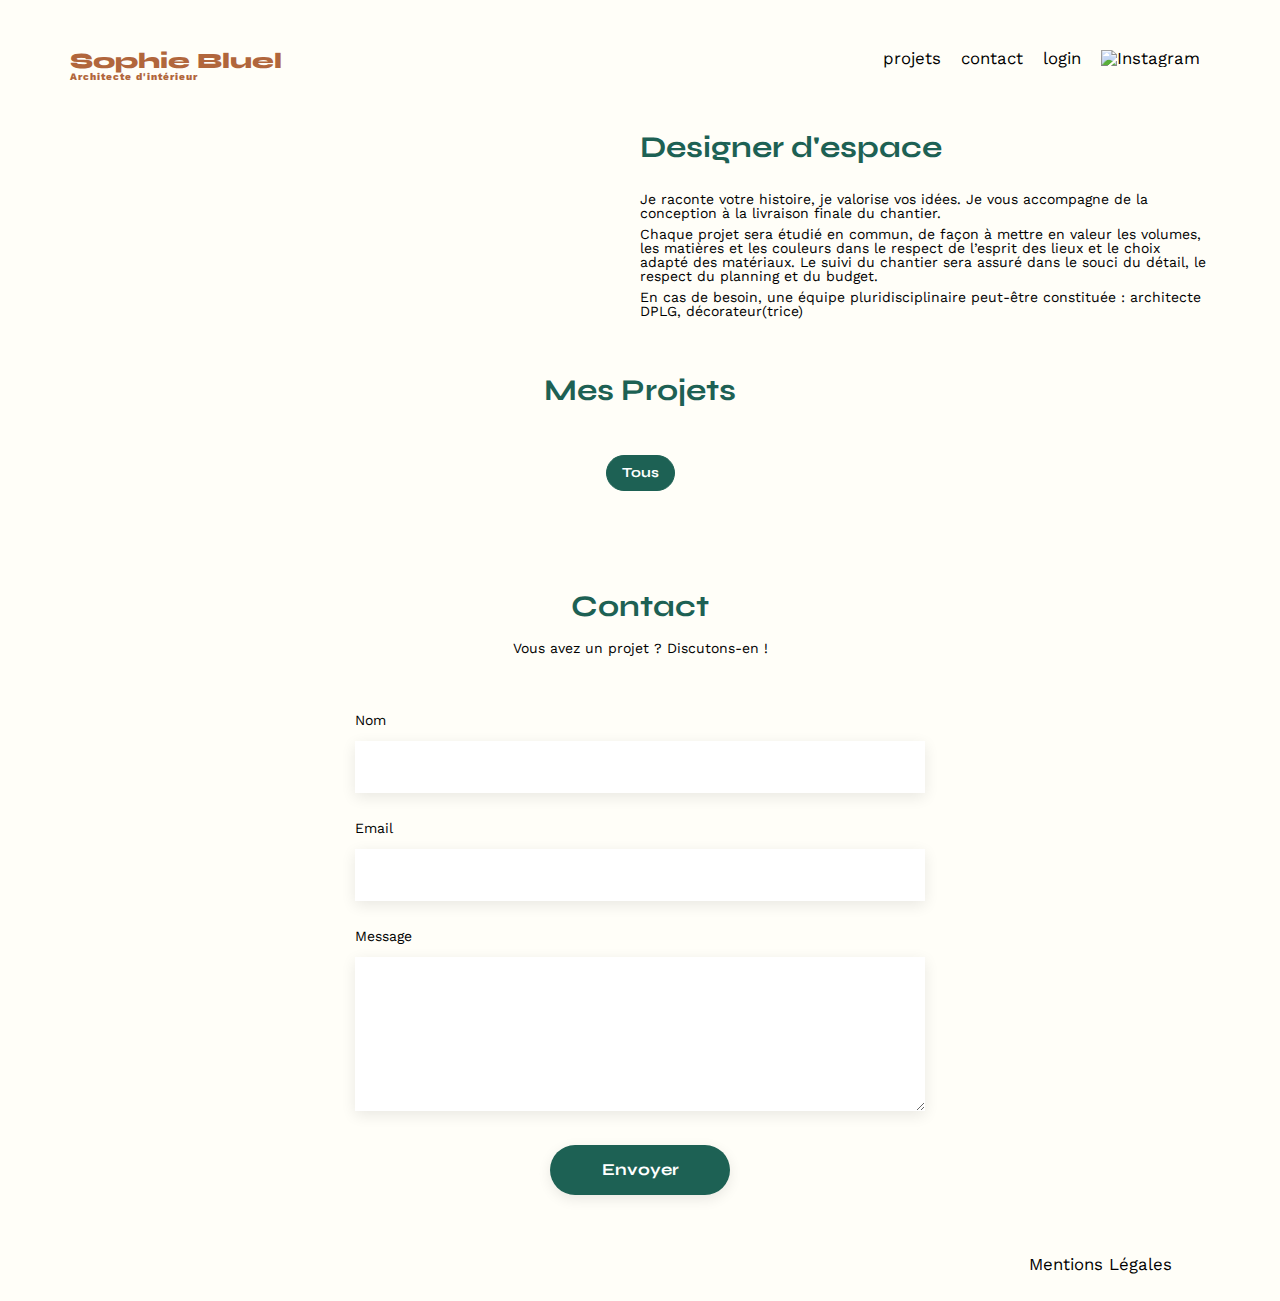
==== FrontEnd/index.html @ 4553695d "feat: create dynamic filter tags" ====
<!DOCTYPE html>
<html lang="fr">
<head>
	<meta charset="UTF-8">
	<title>Sophie Bluel - Architecte d'intérieur</title>
	<meta name="viewport" content="width=device-width, initial-scale=1.0">
	<link rel="preconnect" href="https://fonts.googleapis.com">
	<link rel="preconnect" href="https://fonts.gstatic.com" crossorigin>
	<link href="https://fonts.googleapis.com/css2?family=Syne:wght@700;800&family=Work+Sans&display=swap" rel="stylesheet">
	<meta name="description" content="">
	<link rel="stylesheet" href="./assets/style.css">
	<script src="assets/js/script.js" type="module" defer></script>
</head>
<body>
<header>
	<h1>Sophie Bluel <span>Architecte d'intérieur</span></h1>
	<nav>
		<ul>
			<li>projets</li>
			<li>contact</li>
			<li>login</li>
			<li><img src="./assets/icons/instagram.png" alt="Instagram"></li>
		</ul>
	</nav>
</header>
<main>
	<section id="introduction">
		<figure>
			<img src="./assets/images/sophie-bluel.png" alt="">
		</figure>
		<article>
			<h2>Designer d'espace</h2>
			<p>Je raconte votre histoire, je valorise vos idées. Je vous accompagne de la conception à la livraison finale du chantier.</p>
			<p>Chaque projet sera étudié en commun, de façon à mettre en valeur les volumes, les matières et les couleurs dans le respect de l’esprit des lieux et le choix adapté des matériaux. Le suivi du chantier sera assuré dans le souci du détail, le respect du planning et du budget.</p>
			<p>En cas de besoin, une équipe pluridisciplinaire peut-être constituée : architecte DPLG, décorateur(trice)</p>
		</article>
	</section>
	<section id="portfolio">
		<h2>Mes Projets</h2>
		<ul class="filter"></ul>
		<div class="gallery"></div>
	</section>
	<section id="contact">
		<h2>Contact</h2>
		<p>Vous avez un projet ? Discutons-en !</p>
		<form action="#" method="post">
			<label for="name">Nom</label>
			<input type="text" name="name" id="name">
			<label for="email">Email</label>
			<input type="email" name="email" id="email">
			<label for="message">Message</label>
			<textarea name="message" id="message" cols="30" rows="10"></textarea>
			<input type="submit" value="Envoyer">
		</form>
	</section>
</main>

<footer>
	<nav>
		<ul>
			<li>Mentions Légales</li>
		</ul>
	</nav>
</footer>
</body>
</html>
---- FrontEnd/assets/style.css ----
/* http://meyerweb.com/eric/tools/css/reset/
   v2.0 | 20110126
   License: none (public domain)
*/

html, body, div, span, applet, object, iframe,
h1, h2, h3, h4, h5, h6, p, blockquote, pre,
a, abbr, acronym, address, big, cite, code,
del, dfn, em, img, ins, kbd, q, s, samp,
small, strike, strong, sub, sup, tt, var,
b, u, i, center,
dl, dt, dd, ol, ul, li,
fieldset, form, label, legend,
table, caption, tbody, tfoot, thead, tr, th, td,
article, aside, canvas, details, embed,
figure, figcaption, footer, header, hgroup,
menu, nav, output, ruby, section, summary,
time, mark, audio, video {
	margin: 0;
	padding: 0;
	border: 0;
	font-size: 100%;
	font: inherit;
	vertical-align: baseline;
}
/* HTML5 display-role reset for older browsers */
article, aside, details, figcaption, figure,
footer, header, hgroup, menu, nav, section {
	display: block;
}
body {
	line-height: 1;
}
ol, ul {
	list-style: none;
}
blockquote, q {
	quotes: none;
}
blockquote:before, blockquote:after,
q:before, q:after {
	content: '';
	content: none;
}
table {
	border-collapse: collapse;
	border-spacing: 0;
}
/** end reset css**/
body {
	max-width: 1140px;
	margin:auto;
	font-family: 'Work Sans' ;
	font-size: 14px;
	background-color: #FFFEF8;
}
header {
	display: flex;
	justify-content: space-between;
	margin: 50px 0
}
section {
	margin: 50px 0
}

h1{
	display: flex;
	flex-direction: column;
	font-family: 'Syne';
	font-size: 22px;
	font-weight: 800;
	color: #B1663C
}

h1 > span {
	font-family: 'Work Sans';
	font-size:10px;
	letter-spacing: 0.1em;
;
}

h2{
	font-family: 'Syne';
	font-weight: 700;
	font-size: 30px;
	color: #1D6154
}
nav ul {
	display: flex;
	align-items: center;
	list-style-type: none;

}
nav li {
	padding: 0 10px;
	font-size: 1.2em;
}

li:hover {
	color: #B1663C;
}
#introduction {
	display: flex;
	align-items: center;
}
#introduction figure {
	flex: 1
}
#introduction img {
	display: block;
	margin: auto;
	width: 80%;
}

#introduction article {
	flex: 1
}
#introduction h2 {
	margin-bottom: 1em;
}

#introduction p {
	margin-bottom: 0.5em;
}
#portfolio h2 {
	text-align: center;
	margin-bottom: 1em;
}

.filter {
	display: flex;
	justify-content: center;
	gap: 10px;
	margin: 50px 0;
}

.filter li {
	cursor: pointer;
	padding: 10px 15px;
	border-radius: 20px;
	border: 1px solid #1D6154;
	color: #1D6154;
	font-family: 'Syne';
	font-weight: bold;
}

.filter .active {
	background-color: #1D6154;
	color: #FFFFFF;
}

.gallery {
	width: 100%;
	display: grid;
	grid-template-columns: 1fr 1fr 1fr;
	grid-column-gap: 20px;
	grid-row-gap: 20px;
}

.gallery img {
	width: 100%;

}
#contact {
	width: 50%;
margin: auto;
}
#contact > * {
	text-align: center;

}
#contact h2{
	margin-bottom: 20px;
}
#contact form {
	text-align: left;
	margin-top:30px;
	display: flex;
	flex-direction: column;
}

#contact input {
	height: 50px;
	font-size: 1.2em;
	border: none;
	box-shadow: 0px 4px 14px rgba(0, 0, 0, 0.09);
}
#contact label {
	margin: 2em 0 1em 0;
}
#contact textarea {
	border: none;
	box-shadow: 0px 4px 14px rgba(0, 0, 0, 0.09);
}

input[type="submit"]{
	font-family: 'Syne';
	font-weight: 700;
	color: white;
	background-color: #1D6154;
	margin : 2em auto ;
	width: 180px;
	text-align: center;
	border-radius: 60px ;
}

footer nav ul {
	display: flex;
	justify-content: flex-end;
	margin: 2em
}
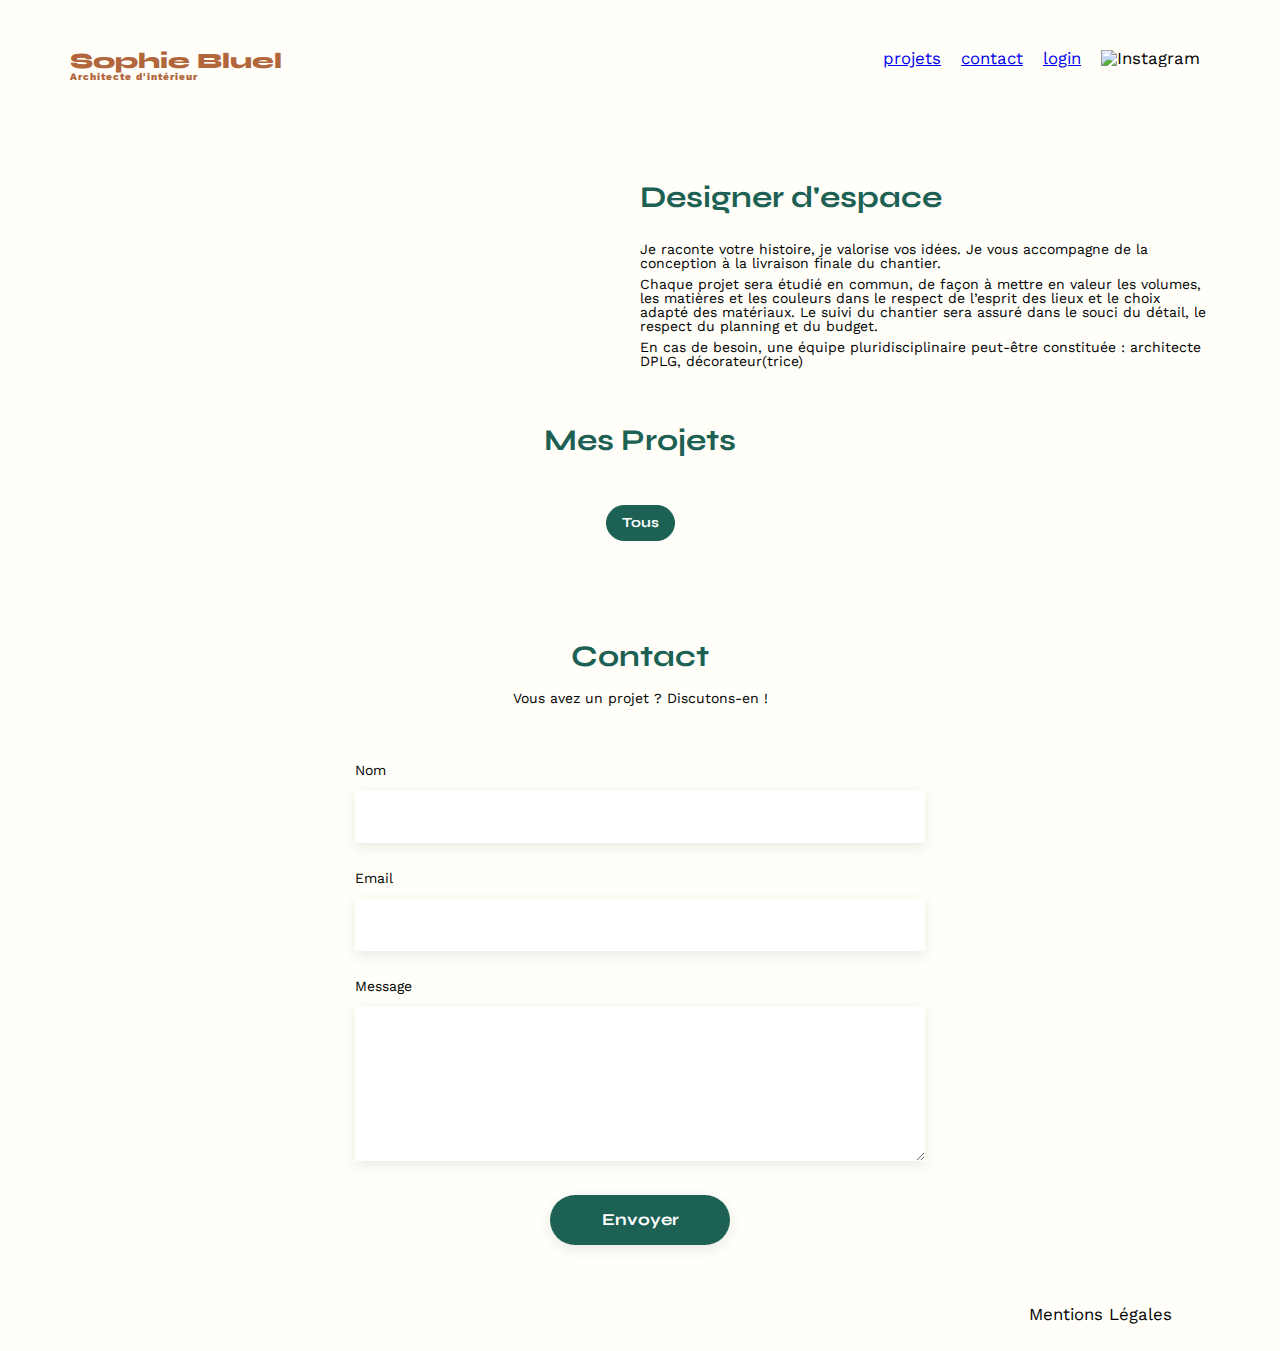
==== commit 67775b8f: "feat: login page integration" ====
--- a/FrontEnd/index.html
+++ b/FrontEnd/index.html
@@ -16,9 +16,9 @@
 	<h1>Sophie Bluel <span>Architecte d'intérieur</span></h1>
 	<nav>
 		<ul>
-			<li>projets</li>
-			<li>contact</li>
-			<li>login</li>
+			<li><a href="./index.html">projets</a></li>
+			<li><a href="./index.html/#contact">contact</a></li>
+			<li> <a href="./login.html">login</a></li>
 			<li><img src="./assets/icons/instagram.png" alt="Instagram"></li>
 		</ul>
 	</nav>
--- a/FrontEnd/assets/style.css
+++ b/FrontEnd/assets/style.css
@@ -47,7 +47,12 @@
 	border-spacing: 0;
 }
 /** end reset css**/
+html, body {
+	height: 100%;
+}
 body {
+	display: flex;
+	flex-direction: column;
 	max-width: 1140px;
 	margin:auto;
 	font-family: 'Work Sans' ;
@@ -98,6 +103,7 @@
 
 li:hover {
 	color: #B1663C;
+	cursor: pointer;
 }
 #introduction {
 	display: flex;
@@ -159,7 +165,6 @@
 
 .gallery img {
 	width: 100%;
-
 }
 #contact {
 	width: 50%;
@@ -172,20 +177,20 @@
 #contact h2{
 	margin-bottom: 20px;
 }
-#contact form {
+#contact form, #login form{
 	text-align: left;
 	margin-top:30px;
 	display: flex;
 	flex-direction: column;
 }
 
-#contact input {
+#contact input, #login input {
 	height: 50px;
 	font-size: 1.2em;
 	border: none;
 	box-shadow: 0px 4px 14px rgba(0, 0, 0, 0.09);
 }
-#contact label {
+#contact label, #login label {
 	margin: 2em 0 1em 0;
 }
 #contact textarea {
@@ -210,3 +215,23 @@
 	margin: 2em
 }
 
+#login__container {
+	display: flex;
+	justify-content: center;
+	align-items: center;;
+	flex: 1;
+}
+
+#login {
+	display: flex;
+	flex-direction: column;
+	justify-content: center;
+	align-items: center;
+	width: 60%;	
+}
+
+#login form {
+	width: 70%;
+}
+
+
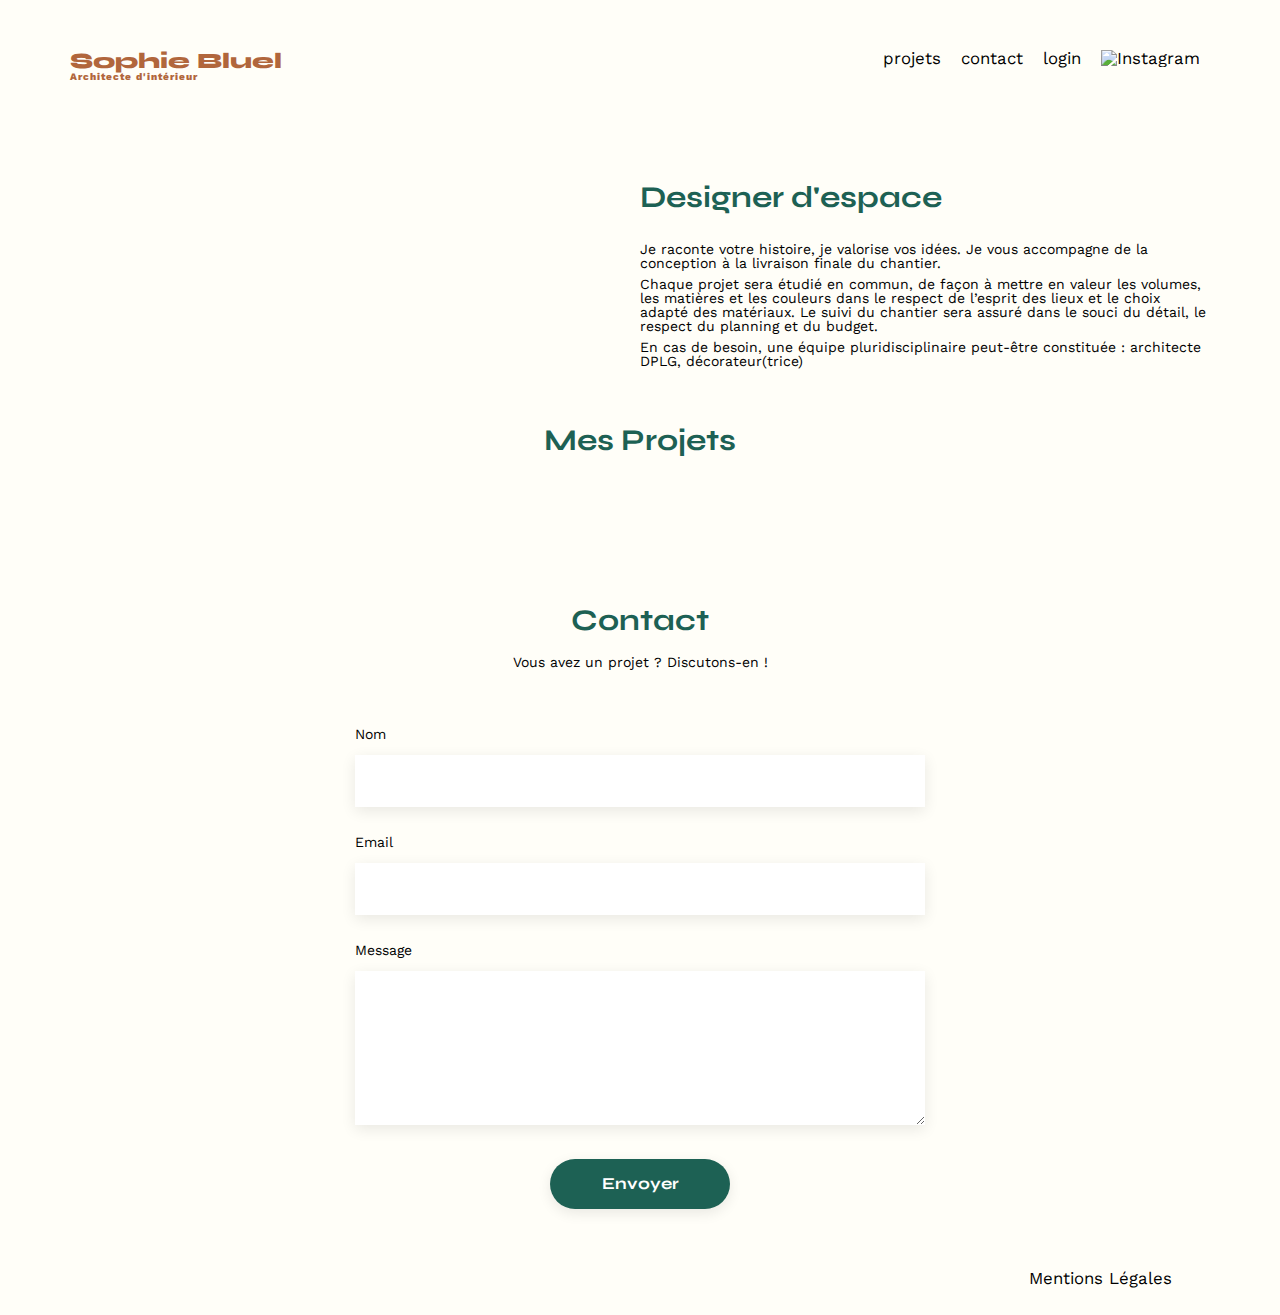
==== commit ac8f22eb: "refacto: update links to login page" ====
--- a/FrontEnd/index.html
+++ b/FrontEnd/index.html
@@ -17,8 +17,8 @@
 	<nav>
 		<ul>
 			<li><a href="./index.html">projets</a></li>
-			<li><a href="./index.html/#contact">contact</a></li>
-			<li> <a href="./login.html">login</a></li>
+			<li><a href="./index.html#contact">contact</a></li>
+			<li> <a href="./assets/pages/login.html">login</a></li>
 			<li><img src="./assets/icons/instagram.png" alt="Instagram"></li>
 		</ul>
 	</nav>
--- a/FrontEnd/assets/style.css
+++ b/FrontEnd/assets/style.css
@@ -105,6 +105,17 @@
 	color: #B1663C;
 	cursor: pointer;
 }
+
+li a {
+	text-decoration: none;
+	color: black;
+}
+
+li a.active {
+	font-family: 'Work Sans';
+	font-weight: 500;
+}
+
 #introduction {
 	display: flex;
 	align-items: center;
@@ -234,4 +245,9 @@
 	width: 70%;
 }
 
-
+#login a {
+	color: #3D3D3D;
+	font-weight: semibold;
+}
+
+
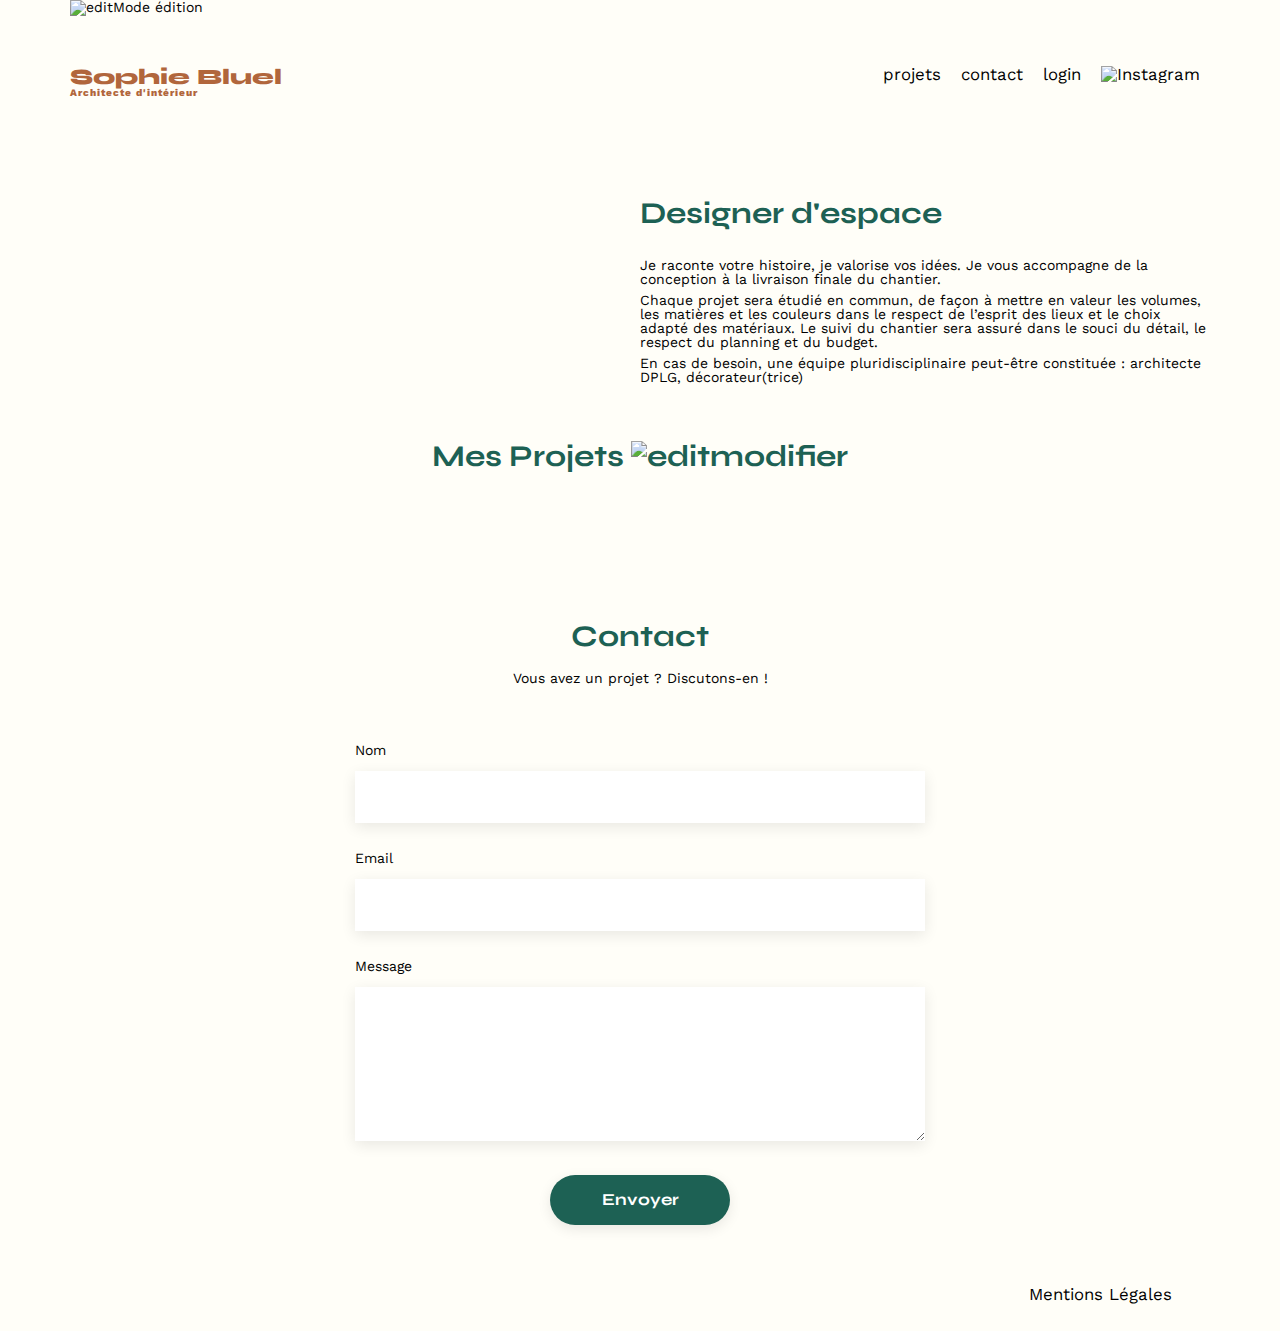
==== commit 44a9b650: "feat: add editing banner and button" ====
--- a/FrontEnd/index.html
+++ b/FrontEnd/index.html
@@ -9,9 +9,9 @@
 	<link href="https://fonts.googleapis.com/css2?family=Syne:wght@700;800&family=Work+Sans&display=swap" rel="stylesheet">
 	<meta name="description" content="">
 	<link rel="stylesheet" href="./assets/style.css">
-	<script src="assets/js/script.js" type="module" defer></script>
 </head>
 <body>
+<div class="editing banner"><img src="./assets/icons/edit.svg" alt="edit">Mode édition</div>
 <header>
 	<h1>Sophie Bluel <span>Architecte d'intérieur</span></h1>
 	<nav>
@@ -36,7 +36,7 @@
 		</article>
 	</section>
 	<section id="portfolio">
-		<h2>Mes Projets</h2>
+		<h2>Mes Projets <span class="editing"><img src="./assets/icons/edit-dark.svg" alt="edit">modifier</span></h2>
 		<ul class="filter"></ul>
 		<div class="gallery"></div>
 	</section>
@@ -54,7 +54,6 @@
 		</form>
 	</section>
 </main>
-
 <footer>
 	<nav>
 		<ul>
@@ -62,5 +61,6 @@
 		</ul>
 	</nav>
 </footer>
+<script src="assets/js/script.js" type="module"></script>
 </body>
 </html>
--- a/FrontEnd/assets/style.css
+++ b/FrontEnd/assets/style.css
@@ -250,4 +250,9 @@
 	font-weight: semibold;
 }
 
-
+.error {
+	color: red;
+	margin-top: 16px;
+}
+
+
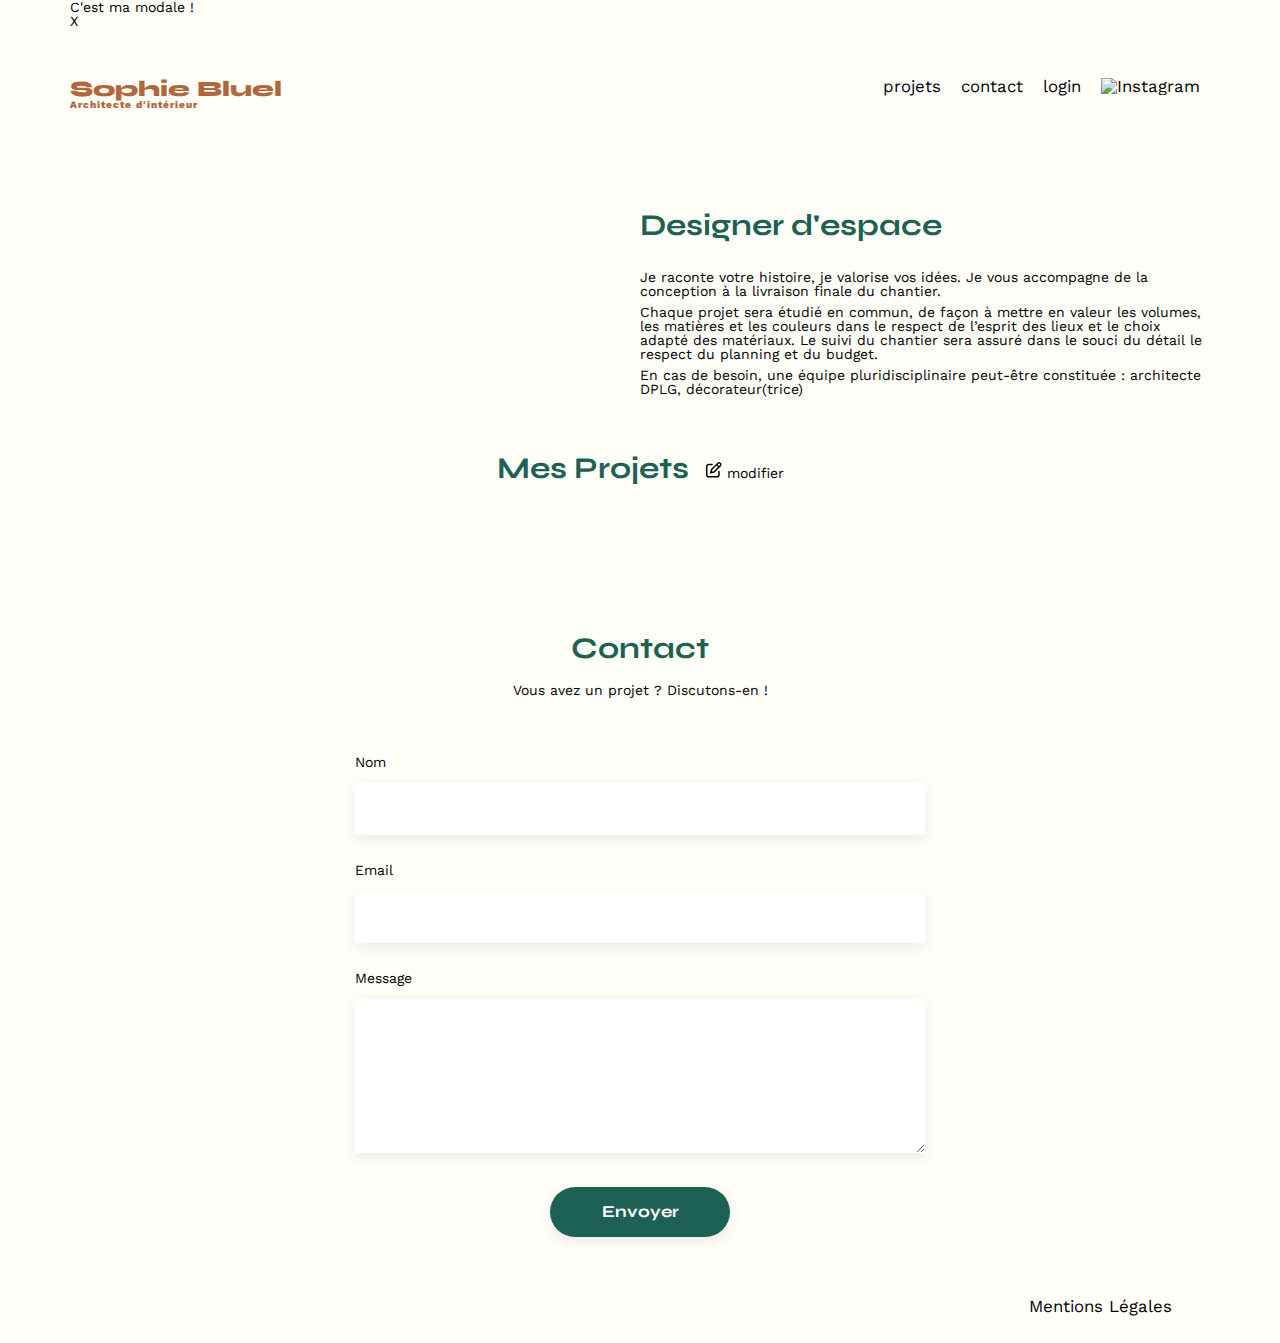
==== commit 29f32454: "feat: add open and close modal feature" ====
--- a/FrontEnd/index.html
+++ b/FrontEnd/index.html
@@ -1,66 +1,81 @@
 <!DOCTYPE html>
 <html lang="fr">
-<head>
-	<meta charset="UTF-8">
-	<title>Sophie Bluel - Architecte d'intérieur</title>
-	<meta name="viewport" content="width=device-width, initial-scale=1.0">
-	<link rel="preconnect" href="https://fonts.googleapis.com">
-	<link rel="preconnect" href="https://fonts.gstatic.com" crossorigin>
-	<link href="https://fonts.googleapis.com/css2?family=Syne:wght@700;800&family=Work+Sans&display=swap" rel="stylesheet">
-	<meta name="description" content="">
-	<link rel="stylesheet" href="./assets/style.css">
-</head>
-<body>
-<div class="editing banner"><img src="./assets/icons/edit.svg" alt="edit">Mode édition</div>
-<header>
-	<h1>Sophie Bluel <span>Architecte d'intérieur</span></h1>
-	<nav>
-		<ul>
-			<li><a href="./index.html">projets</a></li>
-			<li><a href="./index.html#contact">contact</a></li>
-			<li> <a href="./assets/pages/login.html">login</a></li>
-			<li><img src="./assets/icons/instagram.png" alt="Instagram"></li>
-		</ul>
-	</nav>
-</header>
-<main>
-	<section id="introduction">
-		<figure>
-			<img src="./assets/images/sophie-bluel.png" alt="">
-		</figure>
-		<article>
-			<h2>Designer d'espace</h2>
-			<p>Je raconte votre histoire, je valorise vos idées. Je vous accompagne de la conception à la livraison finale du chantier.</p>
-			<p>Chaque projet sera étudié en commun, de façon à mettre en valeur les volumes, les matières et les couleurs dans le respect de l’esprit des lieux et le choix adapté des matériaux. Le suivi du chantier sera assuré dans le souci du détail, le respect du planning et du budget.</p>
-			<p>En cas de besoin, une équipe pluridisciplinaire peut-être constituée : architecte DPLG, décorateur(trice)</p>
-		</article>
-	</section>
-	<section id="portfolio">
-		<h2>Mes Projets <span class="editing"><img src="./assets/icons/edit-dark.svg" alt="edit">modifier</span></h2>
-		<ul class="filter"></ul>
-		<div class="gallery"></div>
-	</section>
-	<section id="contact">
-		<h2>Contact</h2>
-		<p>Vous avez un projet ? Discutons-en !</p>
-		<form action="#" method="post">
-			<label for="name">Nom</label>
-			<input type="text" name="name" id="name">
-			<label for="email">Email</label>
-			<input type="email" name="email" id="email">
-			<label for="message">Message</label>
-			<textarea name="message" id="message" cols="30" rows="10"></textarea>
-			<input type="submit" value="Envoyer">
-		</form>
-	</section>
-</main>
-<footer>
-	<nav>
-		<ul>
-			<li>Mentions Légales</li>
-		</ul>
-	</nav>
-</footer>
-<script src="assets/js/script.js" type="module"></script>
-</body>
+	<head>
+		<meta charset="UTF-8">
+		<title>Sophie Bluel - Architecte d'intérieur</title>
+		<meta name="viewport" content="width=device-width, initial-scale=1.0">
+		<link rel="preconnect" href="https://fonts.googleapis.com">
+		<link rel="preconnect" href="https://fonts.gstatic.com" crossorigin>
+		<link href="https://fonts.googleapis.com/css2?family=Syne:wght@700;800&family=Work+Sans&display=swap" rel="stylesheet">
+		<meta name="description" content="">
+		<link rel="stylesheet" href="./assets/style.css">
+	</head>
+	<body>
+		<aside class="modal-container">
+			<div class="modal"> 
+				<p>C'est ma modale !</p> 
+				<span class="close-modal">X</span>
+			</div>
+		</aside>
+		<div class="editing banner">
+			<img src="./assets/icons/edit.svg" alt="edit">
+			Mode édition
+		</div>
+		<header>
+			<h1>Sophie Bluel <span>Architecte d'intérieur</span></h1>
+			<nav>
+				<ul>
+					<li><a href="./index.html">projets</a></li>
+					<li><a href="./index.html#contact">contact</a></li>
+					<li> <a href="./assets/pages/login.html">login</a></li>
+					<li><img src="./assets/icons/instagram.png" alt="Instagram"></li>
+				</ul>
+			</nav>
+		</header>
+		<main>
+			<section id="introduction">
+				<figure>
+					<img src="./assets/images/sophie-bluel.png" alt="">
+				</figure>
+				<article>
+					<h2>Designer d'espace</h2>
+					<p>Je raconte votre histoire, je valorise vos idées. Je vous accompagne de la conception à la livraison finale du chantier.</p>
+					<p>Chaque projet sera étudié en commun, de façon à mettre en valeur les volumes, les matières et les couleurs dans le respect de l’esprit des lieux et le choix adapté des matériaux. Le suivi du chantier sera assuré dans le souci du détail le respect du planning et du budget.</p>
+					<p>En cas de besoin, une équipe pluridisciplinaire peut-être constituée : architecte DPLG, décorateur(trice)</p>
+				</article>
+			</section>
+			<section id="portfolio">
+				<h2>
+					Mes Projets
+					<span class="editing open-modal">
+						<img src="./assets/icons/edit-dark.svg" alt="edit">
+						modifier
+					</span>
+				</h2>
+				<ul class="filter"></ul>
+				<div class="gallery"></div>
+			</section>
+			<section id="contact">
+				<h2>Contact</h2>
+				<p>Vous avez un projet ? Discutons-en !</p>
+				<form action="#" method="post">
+					<label for="name">Nom</label>
+					<input type="text" name="name" id="name">
+					<label for="email">Email</label>
+					<input type="email" name="email" id="email">
+					<label for="message">Message</label>
+					<textarea name="message" id="message" cols="30" rows="10"></textarea>
+					<input type="submit" value="Envoyer">
+				</form>
+			</section>
+		</main>
+		<footer>
+			<nav>
+				<ul>
+					<li>Mentions Légales</li>
+				</ul>
+			</nav>
+		</footer>
+		<script src="assets/js/script.js" type="module"></script>
+	</body>
 </html>
--- a/FrontEnd/assets/style.css
+++ b/FrontEnd/assets/style.css
@@ -64,6 +64,9 @@
 	justify-content: space-between;
 	margin: 50px 0
 }
+header.logged{
+	margin: 90px 0;
+}
 section {
 	margin: 50px 0
 }
@@ -255,4 +258,30 @@
 	margin-top: 16px;
 }
 
-
+.banner.editing {
+	display: none;
+	position: absolute;
+	top: 0;
+	left: 0;
+	width: 100%;
+	padding: 20px;
+	background-color: #000;
+	color: #fff;
+}
+
+h2 > .editing {
+	font-family: 'Work Sans';
+	font-weight: 400;
+	font-size: 14px;
+	color: #000;
+	padding-left: 10px;
+}
+
+.editing {
+	justify-content: center;
+	align-items: center;
+	gap: 10px;
+	text-align: center;
+}
+
+
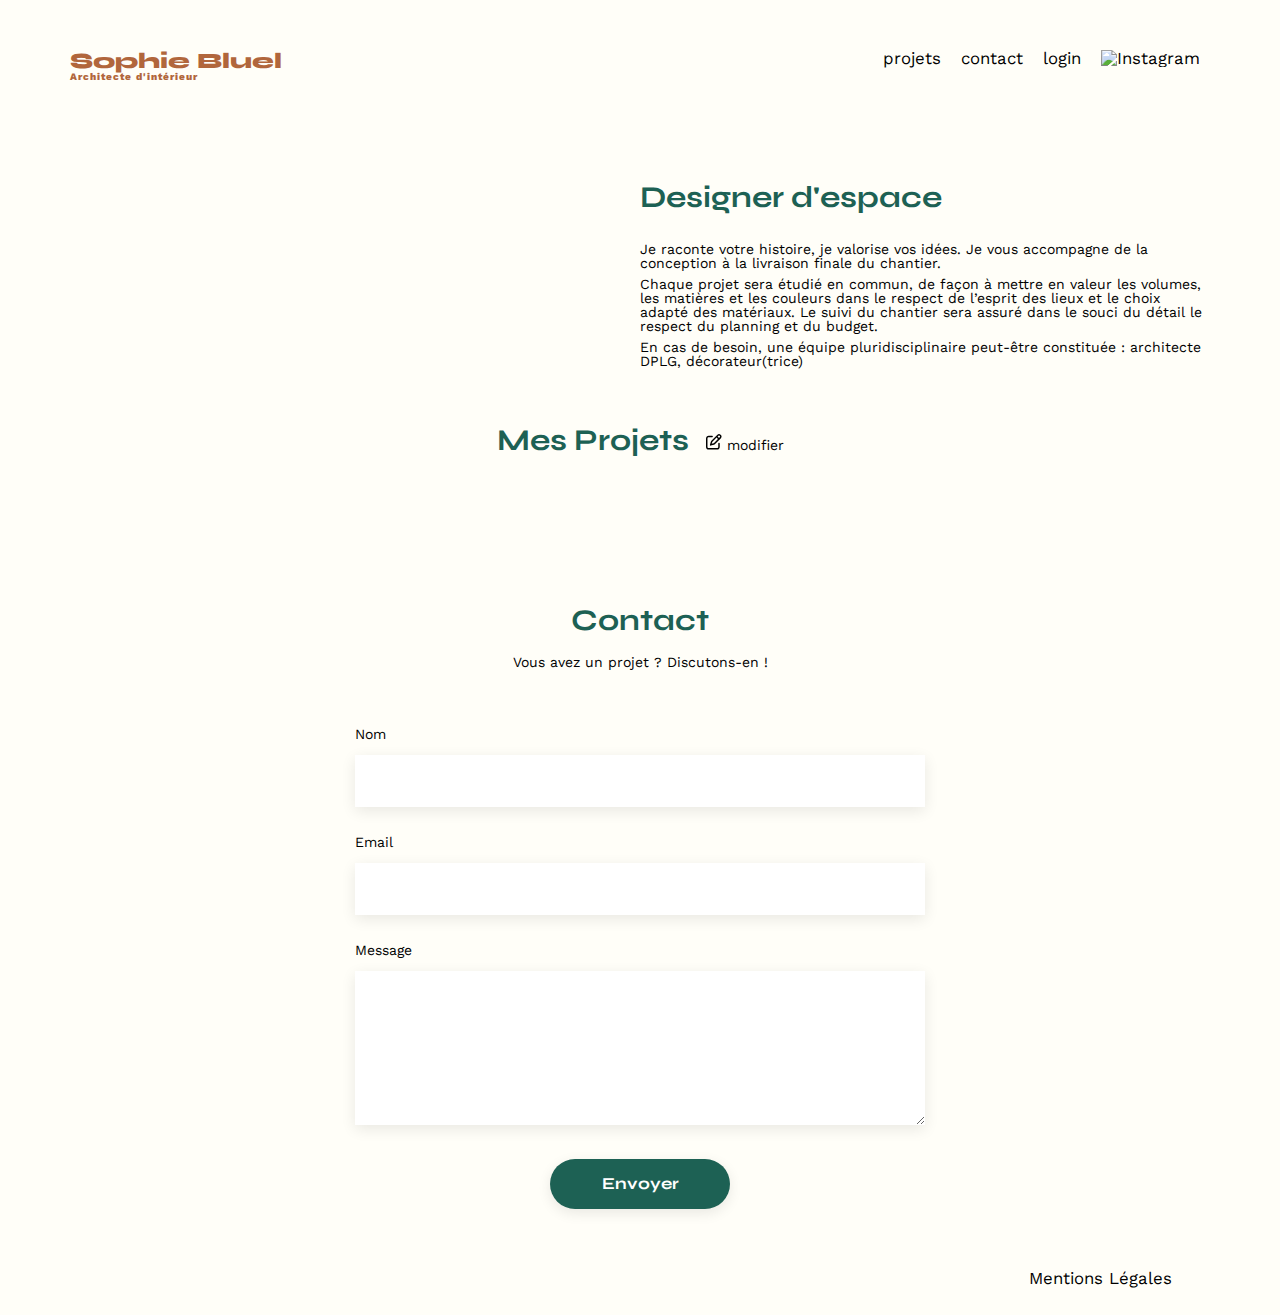
==== commit eb28debc: "refacto: remove html modal" ====
--- a/FrontEnd/index.html
+++ b/FrontEnd/index.html
@@ -11,12 +11,6 @@
 		<link rel="stylesheet" href="./assets/style.css">
 	</head>
 	<body>
-		<aside class="modal-container">
-			<div class="modal"> 
-				<p>C'est ma modale !</p> 
-				<span class="close-modal">X</span>
-			</div>
-		</aside>
 		<div class="editing banner">
 			<img src="./assets/icons/edit.svg" alt="edit">
 			Mode édition
--- a/FrontEnd/assets/style.css
+++ b/FrontEnd/assets/style.css
@@ -284,4 +284,38 @@
 	text-align: center;
 }
 
-
+.open-modal {
+	cursor: pointer;
+}
+
+.modal-container {
+	display: none;
+	justify-content: center;
+	align-items: center;
+	position: fixed;
+	top: 0;
+	left: 0;
+	width: 100%;
+	height: 100%;
+	justify-content: center;
+	align-items: center;
+	background-color: rgba(0, 0, 0, 0.7);
+}
+
+.modal {
+	position: relative;
+	width: 50%;
+	max-width: calc(100vw - 40px);
+	height: 70%;
+	max-height: calc(100vh - 40px);
+	padding: 20px;
+	border-radius: 5px;
+	background-color: #fff;
+}
+
+.close-modal {
+	position: absolute;
+	top: 15px;
+	right: 15px;
+	cursor: pointer;
+}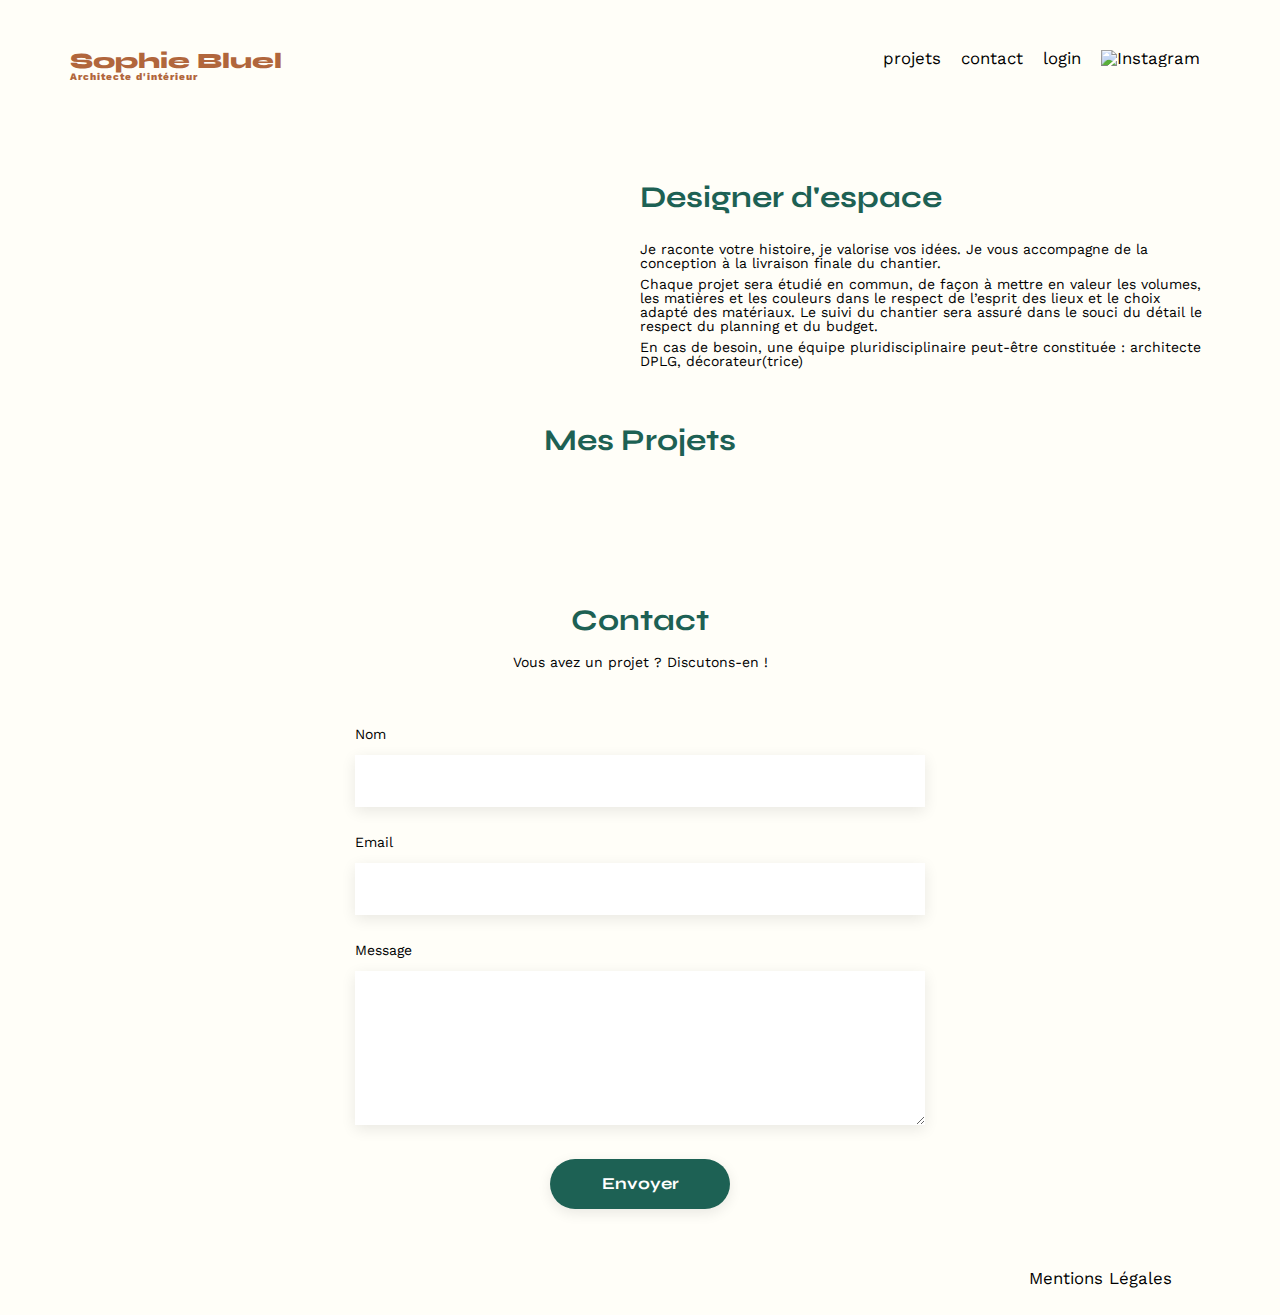
==== commit f03bca52: "feat: add id to auth li" ====
--- a/FrontEnd/index.html
+++ b/FrontEnd/index.html
@@ -21,7 +21,7 @@
 				<ul>
 					<li><a href="./index.html">projets</a></li>
 					<li><a href="./index.html#contact">contact</a></li>
-					<li> <a href="./assets/pages/login.html">login</a></li>
+					<li id="auth"> <a href="./assets/pages/login.html">login</a></li>
 					<li><img src="./assets/icons/instagram.png" alt="Instagram"></li>
 				</ul>
 			</nav>
--- a/FrontEnd/assets/style.css
+++ b/FrontEnd/assets/style.css
@@ -191,14 +191,14 @@
 #contact h2{
 	margin-bottom: 20px;
 }
-#contact form, #login form{
+#contact form, #login form, .modal form {
 	text-align: left;
 	margin-top:30px;
 	display: flex;
 	flex-direction: column;
 }
 
-#contact input, #login input {
+#contact input, #login input, .modal button, .modal input, .modal select {
 	height: 50px;
 	font-size: 1.2em;
 	border: none;
@@ -303,19 +303,189 @@
 }
 
 .modal {
+	display: flex;
+	flex-direction: column;
+	align-items: center;
 	position: relative;
 	width: 50%;
 	max-width: calc(100vw - 40px);
-	height: 70%;
-	max-height: calc(100vh - 40px);
+	max-height: calc(90vh - 40px);
 	padding: 20px;
 	border-radius: 5px;
 	background-color: #fff;
 }
 
+.modal-content {
+	position: relative;
+	display: flex;
+	flex-wrap: wrap;
+	justify-content: center;
+	margin: 30px 100px;
+	padding-bottom: 40px;
+	gap: 30px 10px;
+	border-bottom: 1px solid #1D6154;
+	overflow: auto;
+}
+
+.modal h2 {
+	font-family: 'Work Sans';
+	font-weight: 400;
+	font-size: 26px;
+	color: #000;
+	margin: 40px 0;
+}
+
+.modal button {
+	padding: 10px 50px;
+	font-family: 'Syne';
+	font-weight: 700;
+	color: white;
+	background-color: #1D6154;
+	border-radius: 60px;
+	margin-bottom: 25px;
+	cursor: pointer;
+}
+
+.image-container {
+	position: relative;
+}
+
+.image-container .edit-image {
+	width: 90px;
+	height: 115px;
+}
+
+.modal-content i {
+	position: absolute;
+	display: flex;
+	justify-content: center;
+	align-items: center;
+	width: 25px;
+	height: 25px;
+	top: 5px;
+	right: 5px;
+	cursor: pointer;
+	font-size: 20px;
+	background-color: #000;
+	border-radius: 5px;
+}
+
+.modal-content i img {
+	width: 60%;
+	height: 60%;
+}
+
 .close-modal {
 	position: absolute;
-	top: 15px;
-	right: 15px;
-	cursor: pointer;
-}+	top: 30px;
+	right: 30px;
+	cursor: pointer;
+	font-size: 35px;
+}
+
+// Form
+
+.modal-form {
+	display: flex;
+	background-color: red;
+	flex-direction: column;
+	justify-content: center;
+	align-items: center;
+	gap: 20px;
+}
+
+.modal-form button {
+	margin: 20px;
+}
+
+.modal-form button:disabled {
+	background-color: #A7A7A7;
+	cursor: not-allowed;
+}
+
+.form-container {
+	display: flex;
+	flex-direction: column;
+	justify-content: center;
+	align-items: center;
+}
+
+.go-back {
+	position: absolute;
+	top: 30px;
+	left: 30px;
+	cursor: pointer;
+	font-size: 35px;
+}
+
+.form-container input[type="file"] {
+	display: none;
+}
+
+.upload-file-container {
+	margin-bottom: 30px;
+}
+
+.upload-file {
+	display: flex;
+	flex-direction: column;
+	justify-content: center;
+	align-items: center;
+	padding: 20px 150px;
+	background-color: #f6f6f6;
+	border-radius: 5px;
+	cursor: pointer;
+	gap: 10px;
+}
+.upload-file img {
+	width: 80px;
+	height: 80px;
+}
+.upload-file p {
+	background-color: #CBD6DD;
+	padding: 14px 30px;
+	border-radius: 50px;
+	font-family: 'Work Sans';
+	font-weight: 400;
+	font-size: 14px;
+	color: #306685;
+}
+
+.upload-file span {
+	font-family: 'Work Sans';
+	font-weight: 400;
+	font-size: 12px;
+	color: #444;
+}
+
+.input-container {
+	display: flex;
+	flex-direction: column;
+	justify-content: center;
+	align-items: center;
+	gap: 20px;
+	width: 100%;
+	padding-bottom: 50px;
+	border-bottom: 1px solid #1D6154;
+}
+
+.input-container input, .input-container select {
+	padding-left: 10px;
+	font-family: 'Work Sans';
+	font-weight: 400;
+	font-size: 14px;
+	color: #444444;
+	border-radius: 5px;
+	width: 100%;
+}
+
+.title-container, .category-container {
+	display: flex;
+	flex-direction: column;
+	justify-content: start;
+	gap: 10px;
+	width: 100%;
+} 
+
+
+
